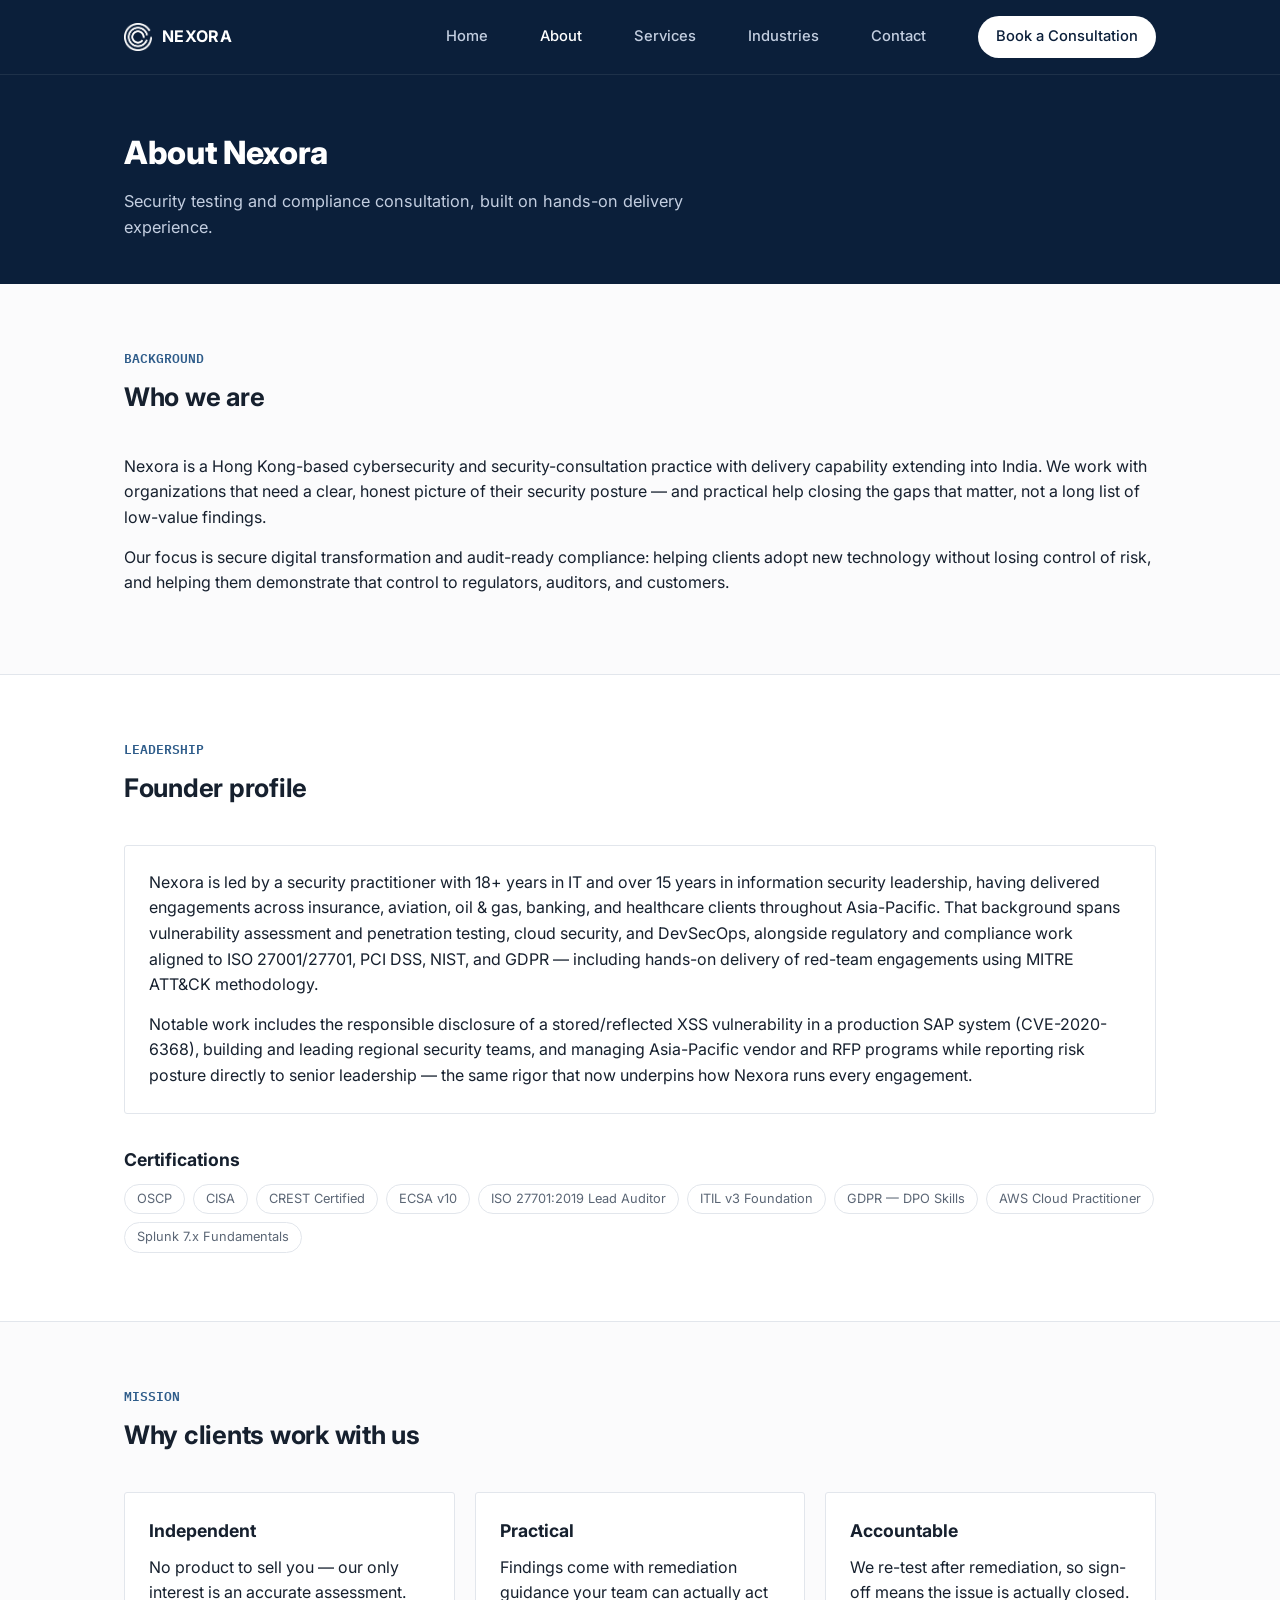
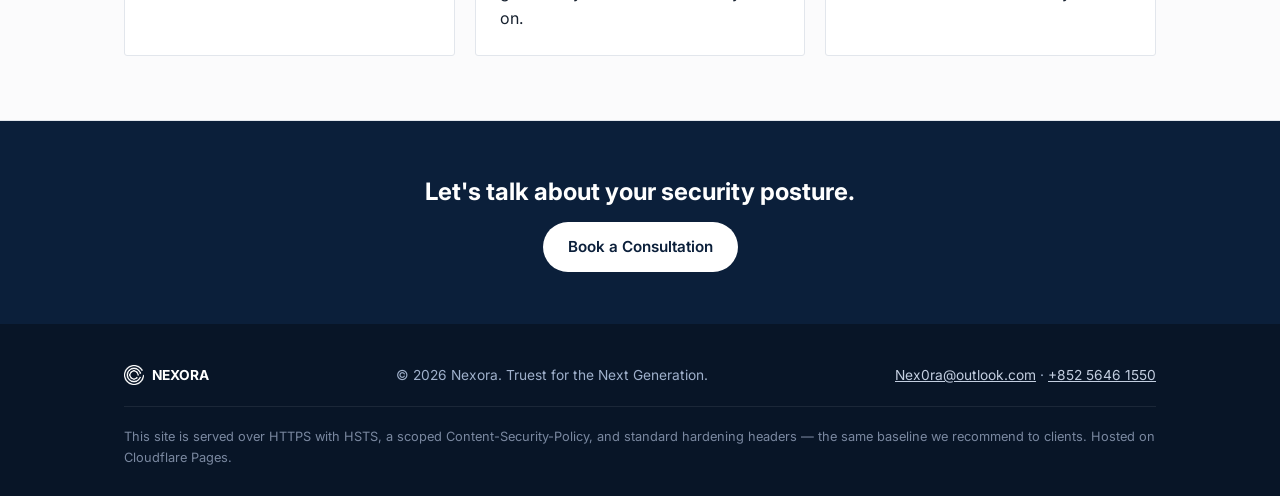
==== about.html @ 653b25b4 "Add files via upload Add assets folder" ====
<!DOCTYPE html>
<html lang="en">
<head>
<meta charset="UTF-8">
<meta name="viewport" content="width=device-width, initial-scale=1, viewport-fit=cover">
<meta name="description" content="About Nexora — background, mission, and founder profile.">
<title>About — Nexora</title>
<link rel="icon" href="assets/images/favicon.png">
<link rel="preconnect" href="https://fonts.googleapis.com">
<link rel="preconnect" href="https://fonts.gstatic.com" crossorigin>
<link href="https://fonts.googleapis.com/css2?family=Inter:wght@400;500;600;700;800&family=IBM+Plex+Mono:wght@400;500&display=swap" rel="stylesheet">
<link rel="stylesheet" href="assets/css/styles.css">

</head>
<body>
<header class="site">
  <div class="nav-row">
    <a class="brand" href="index.html">
      <img src="assets/images/logo-icon-navy.png" alt="" style="filter: invert(1) brightness(2);">
      <span>NEXORA</span>
    </a>
    <button class="nav-toggle" aria-label="Toggle menu" aria-expanded="false">&#9776;</button>
    <nav class="primary">
      <a href="index.html">Home</a>
      <a href="about.html">About</a>
      <a href="services.html">Services</a>
      <a href="industries.html">Industries</a>
      <a href="contact.html">Contact</a>
      <a class="btn-cta" href="contact.html">Book a Consultation</a>
    </nav>
  </div>
</header>

<main>

<section class="page-header">
  <div class="wrap">
    <h1>About Nexora</h1>
    <p>Security testing and compliance consultation, built on hands-on delivery experience.</p>
  </div>
</section>

<section class="block">
  <div class="wrap">
    <div class="section-head">
      <div class="kicker">BACKGROUND</div>
      <h2>Who we are</h2>
    </div>
    <p>Nexora is a Hong Kong-based cybersecurity and security-consultation practice with delivery capability extending into India. We work with organizations that need a clear, honest picture of their security posture — and practical help closing the gaps that matter, not a long list of low-value findings.</p>
    <p>Our focus is secure digital transformation and audit-ready compliance: helping clients adopt new technology without losing control of risk, and helping them demonstrate that control to regulators, auditors, and customers.</p>
  </div>
</section>

<section class="block alt">
  <div class="wrap">
    <div class="section-head">
      <div class="kicker">LEADERSHIP</div>
      <h2>Founder profile</h2>
    </div>
    <div class="card">
      <p>Nexora is led by a security practitioner with 18+ years in IT and over 15 years in information security leadership, having delivered engagements across insurance, aviation, oil &amp; gas, banking, and healthcare clients throughout Asia-Pacific. That background spans vulnerability assessment and penetration testing, cloud security, and DevSecOps, alongside regulatory and compliance work aligned to ISO 27001/27701, PCI DSS, NIST, and GDPR — including hands-on delivery of red-team engagements using MITRE ATT&amp;CK methodology.</p>
      <p style="margin-bottom:0;">Notable work includes the responsible disclosure of a stored/reflected XSS vulnerability in a production SAP system (CVE-2020-6368), building and leading regional security teams, and managing Asia-Pacific vendor and RFP programs while reporting risk posture directly to senior leadership — the same rigor that now underpins how Nexora runs every engagement.</p>
    </div>

    <h3 style="margin-top:32px;">Certifications</h3>
    <div class="pill-row">
      <span class="pill">OSCP</span>
      <span class="pill">CISA</span>
      <span class="pill">CREST Certified</span>
      <span class="pill">ECSA v10</span>
      <span class="pill">ISO 27701:2019 Lead Auditor</span>
      <span class="pill">ITIL v3 Foundation</span>
      <span class="pill">GDPR — DPO Skills</span>
      <span class="pill">AWS Cloud Practitioner</span>
      <span class="pill">Splunk 7.x Fundamentals</span>
    </div>
  </div>
</section>

<section class="block">
  <div class="wrap">
    <div class="section-head">
      <div class="kicker">MISSION</div>
      <h2>Why clients work with us</h2>
    </div>
    <div class="grid cols-3">
      <div class="card"><h3>Independent</h3><p>No product to sell you — our only interest is an accurate assessment.</p></div>
      <div class="card"><h3>Practical</h3><p>Findings come with remediation guidance your team can actually act on.</p></div>
      <div class="card"><h3>Accountable</h3><p>We re-test after remediation, so sign-off means the issue is actually closed.</p></div>
    </div>
  </div>
</section>

<section class="cta-band">
  <div class="wrap">
    <h2>Let's talk about your security posture.</h2>
    <a class="btn btn-primary" href="contact.html">Book a Consultation</a>
  </div>
</section>

</main>
<footer class="site">
  <div class="wrap">
    <div class="foot-row">
      <div class="foot-brand">
        <img src="assets/images/logo-icon-navy.png" alt="" style="filter: invert(1) brightness(2);">
        NEXORA
      </div>
      <div>&copy; <span id="year"></span> Nexora. Truest for the Next Generation.</div>
      <div><a href="mailto:Nex0ra@outlook.com">Nex0ra@outlook.com</a> &middot; <a href="tel:+85256461550">+852 5646 1550</a></div>
    </div>
    <div class="security-note">
      This site is served over HTTPS with HSTS, a scoped Content-Security-Policy, and standard hardening headers — the same baseline we recommend to clients. Hosted on Cloudflare Pages.
    </div>
  </div>
</footer>
<script>document.getElementById('year').textContent = new Date().getFullYear();</script>
<script src="assets/js/main.js"></script>

</body>
</html>
---- assets/css/styles.css ----
/* Nexora — shared site styles. Design tokens per the site plan §5. */

:root {
  --navy: #0B1F3A;
  --navy-dark: #081527;
  --accent: #2E5C8A;
  --amber: #B8721D;
  --ink: #16202E;
  --muted: #5B6675;
  --line: #E2E6EC;
  --bg: #FBFBFC;
  --card: #FFFFFF;
  --radius: 3px;
}

* { box-sizing: border-box; }

html {
  scroll-behavior: smooth;
  scroll-padding-top: calc(84px + env(safe-area-inset-top, 0px));
}

body {
  margin: 0;
  background: var(--bg);
  color: var(--ink);
  font-family: 'Inter', -apple-system, BlinkMacSystemFont, 'Segoe UI', sans-serif;
  line-height: 1.6;
  padding-top: env(safe-area-inset-top, 0px);
  padding-bottom: env(safe-area-inset-bottom, 0px);
}

a { color: var(--accent); }
img { max-width: 100%; display: block; }

.wrap { max-width: 1080px; margin: 0 auto; padding: 0 24px; }

/* Header / nav */
header.site {
  position: sticky; top: 0; z-index: 50;
  background: var(--navy); color: #fff;
  padding-top: env(safe-area-inset-top, 0px);
  border-bottom: 1px solid rgba(255,255,255,0.08);
}
.nav-row {
  display: flex; align-items: center; justify-content: space-between;
  padding: 16px 24px; max-width: 1080px; margin: 0 auto;
}
.brand { display: flex; align-items: center; gap: 10px; text-decoration: none; color: #fff; }
.brand img { width: 28px; height: 28px; }
.brand span { font-weight: 700; font-size: 1rem; letter-spacing: 0.02em; }

nav.primary { display: flex; align-items: center; gap: 26px; }
nav.primary a {
  color: #C3CEE0; text-decoration: none; font-size: 0.92rem; font-weight: 500;
  margin-right: 26px;
}
nav.primary a:last-of-type { margin-right: 0; }
nav.primary a:hover, nav.primary a.active { color: #fff; }
.btn-cta {
  background: #fff; color: var(--navy) !important; padding: 9px 18px;
  border-radius: 999px; font-weight: 600; font-size: 0.88rem;
}
.btn-cta:hover { background: #E9EEF6; }

.nav-toggle {
  display: none; background: none; border: none; color: #fff; font-size: 1.4rem; cursor: pointer;
}

@media (max-width: 780px) {
  nav.primary { position: fixed; inset: 60px 0 auto 0; background: var(--navy); flex-direction: column; align-items: flex-start; gap: 0; padding: 8px 24px 16px; transform: translateY(-8px); opacity: 0; pointer-events: none; transition: all 0.15s ease; border-bottom: 1px solid rgba(255,255,255,0.1); }
  nav.primary.open { opacity: 1; transform: translateY(0); pointer-events: auto; }
  nav.primary a { padding: 10px 0; width: 100%; }
  .btn-cta { margin-top: 6px; }
  .nav-toggle { display: block; }
}

/* Hero */
.hero {
  background: var(--navy); color: #fff; padding: 64px 0 76px;
}
.hero .eyebrow { color: #7FA0CC; font-family: 'IBM Plex Mono', monospace; font-size: 0.85rem; margin-bottom: 14px; }
.hero h1 { font-size: 2.4rem; font-weight: 800; line-height: 1.15; margin: 0 0 18px; max-width: 680px; letter-spacing: -0.01em; }
.hero p.lede { color: #C3CEE0; font-size: 1.1rem; max-width: 560px; margin: 0 0 30px; }
.hero-ctas { display: flex; gap: 14px; flex-wrap: wrap; }

.btn {
  display: inline-block; text-decoration: none; font-weight: 600; font-size: 0.95rem;
  padding: 12px 24px; border-radius: 999px; border: 1px solid transparent;
}
.btn-primary { background: #fff; color: var(--navy); }
.btn-primary:hover { background: #E9EEF6; }
.btn-secondary { background: transparent; color: #fff; border-color: rgba(255,255,255,0.4); }
.btn-secondary:hover { border-color: #fff; }
.btn-dark { background: var(--navy); color: #fff; }
.btn-dark:hover { background: var(--navy-dark); }

/* Page header (non-home) */
.page-header { background: var(--navy); color: #fff; padding: 52px 0 44px; }
.page-header h1 { font-size: 2rem; font-weight: 800; margin: 0 0 10px; letter-spacing: -0.01em; }
.page-header p { color: #C3CEE0; max-width: 620px; margin: 0; font-size: 1.02rem; }

/* Sections */
main { display: block; }
section.block { padding: 64px 0; border-bottom: 1px solid var(--line); }
section.block:last-of-type { border-bottom: none; }
section.block.tight { padding: 48px 0; }
section.block.alt { background: var(--card); }

.section-head { max-width: 640px; margin: 0 0 36px; }
.section-head .kicker { color: var(--accent); font-family: 'IBM Plex Mono', monospace; font-size: 0.82rem; font-weight: 600; margin-bottom: 8px; }
.section-head h2 { font-size: 1.6rem; font-weight: 700; margin: 0 0 10px; letter-spacing: -0.01em; }
.section-head p { color: var(--muted); margin: 0; font-size: 1.02rem; }

h3 { font-size: 1.1rem; font-weight: 700; margin: 0 0 8px; }
p { margin: 0 0 14px; }
ul { padding-left: 20px; margin: 0 0 14px; }
li { margin-bottom: 6px; }

/* Card grid */
.grid { display: grid; gap: 20px; }
.grid.cols-2 { grid-template-columns: repeat(2, 1fr); }
.grid.cols-3 { grid-template-columns: repeat(3, 1fr); }
@media (max-width: 780px) { .grid.cols-2, .grid.cols-3 { grid-template-columns: 1fr; } }

.card {
  background: var(--card); border: 1px solid var(--line); border-radius: var(--radius);
  padding: 24px; 
}
.card h3 { margin-bottom: 10px; }
.card p:last-child { margin-bottom: 0; }
.card .tag { display: inline-block; font-family: 'IBM Plex Mono', monospace; font-size: 0.72rem; color: var(--accent); border: 1px solid var(--line); border-radius: 999px; padding: 3px 10px; margin-bottom: 12px; }

/* Numbered approach list */
.approach { counter-reset: ap; }
.approach .card { display: flex; gap: 16px; align-items: flex-start; }
.approach .card::before {
  counter-increment: ap; content: counter(ap);
  flex: 0 0 auto; width: 30px; height: 30px; border-radius: 50%;
  background: var(--navy); color: #fff; font-weight: 700; font-size: 0.85rem;
  display: flex; align-items: center; justify-content: center;
}

/* CTA band */
.cta-band {
  background: var(--navy); color: #fff; padding: 52px 0; text-align: center;
}
.cta-band h2 { font-size: 1.5rem; margin: 0 0 10px; font-weight: 700; }
.cta-band p { color: #C3CEE0; margin: 0 0 24px; }

/* Contact form */
.contact-grid { display: grid; grid-template-columns: 1.1fr 0.9fr; gap: 48px; align-items: start; }
@media (max-width: 780px) { .contact-grid { grid-template-columns: 1fr; } }
form.contact-form label { display: block; font-size: 0.85rem; font-weight: 600; margin: 0 0 6px; color: var(--ink); }
form.contact-form input, form.contact-form textarea {
  width: 100%; padding: 11px 13px; border: 1px solid var(--line); border-radius: var(--radius);
  font-family: inherit; font-size: 0.95rem; margin-bottom: 16px; background: #fff; color: var(--ink);
}
form.contact-form textarea { min-height: 130px; resize: vertical; }
form.contact-form button { cursor: pointer; }
.form-note { font-size: 0.82rem; color: var(--muted); margin-top: 4px; }
.contact-details .item { margin-bottom: 22px; }
.contact-details .item .label { font-family: 'IBM Plex Mono', monospace; font-size: 0.75rem; color: var(--accent); margin-bottom: 4px; }

/* Footer */
footer.site { background: var(--navy-dark); color: #9FB0CB; padding: 40px 0 calc(28px + env(safe-area-inset-bottom, 0px)); font-size: 0.86rem; }
footer.site .foot-row { display: flex; justify-content: space-between; flex-wrap: wrap; gap: 16px; align-items: center; }
footer.site a { color: #C3CEE0; }
footer.site .foot-brand { display: flex; align-items: center; gap: 8px; color: #fff; font-weight: 700; }
footer.site .foot-brand img { width: 20px; height: 20px; }
footer.site .security-note { margin-top: 20px; padding-top: 20px; border-top: 1px solid rgba(255,255,255,0.08); font-size: 0.8rem; color: #7A88A0; }

.pill-row { display: flex; flex-wrap: wrap; gap: 8px; margin: 10px 0 4px; }
.pill { border: 1px solid var(--line); border-radius: 999px; padding: 4px 12px; font-size: 0.8rem; color: var(--muted); }
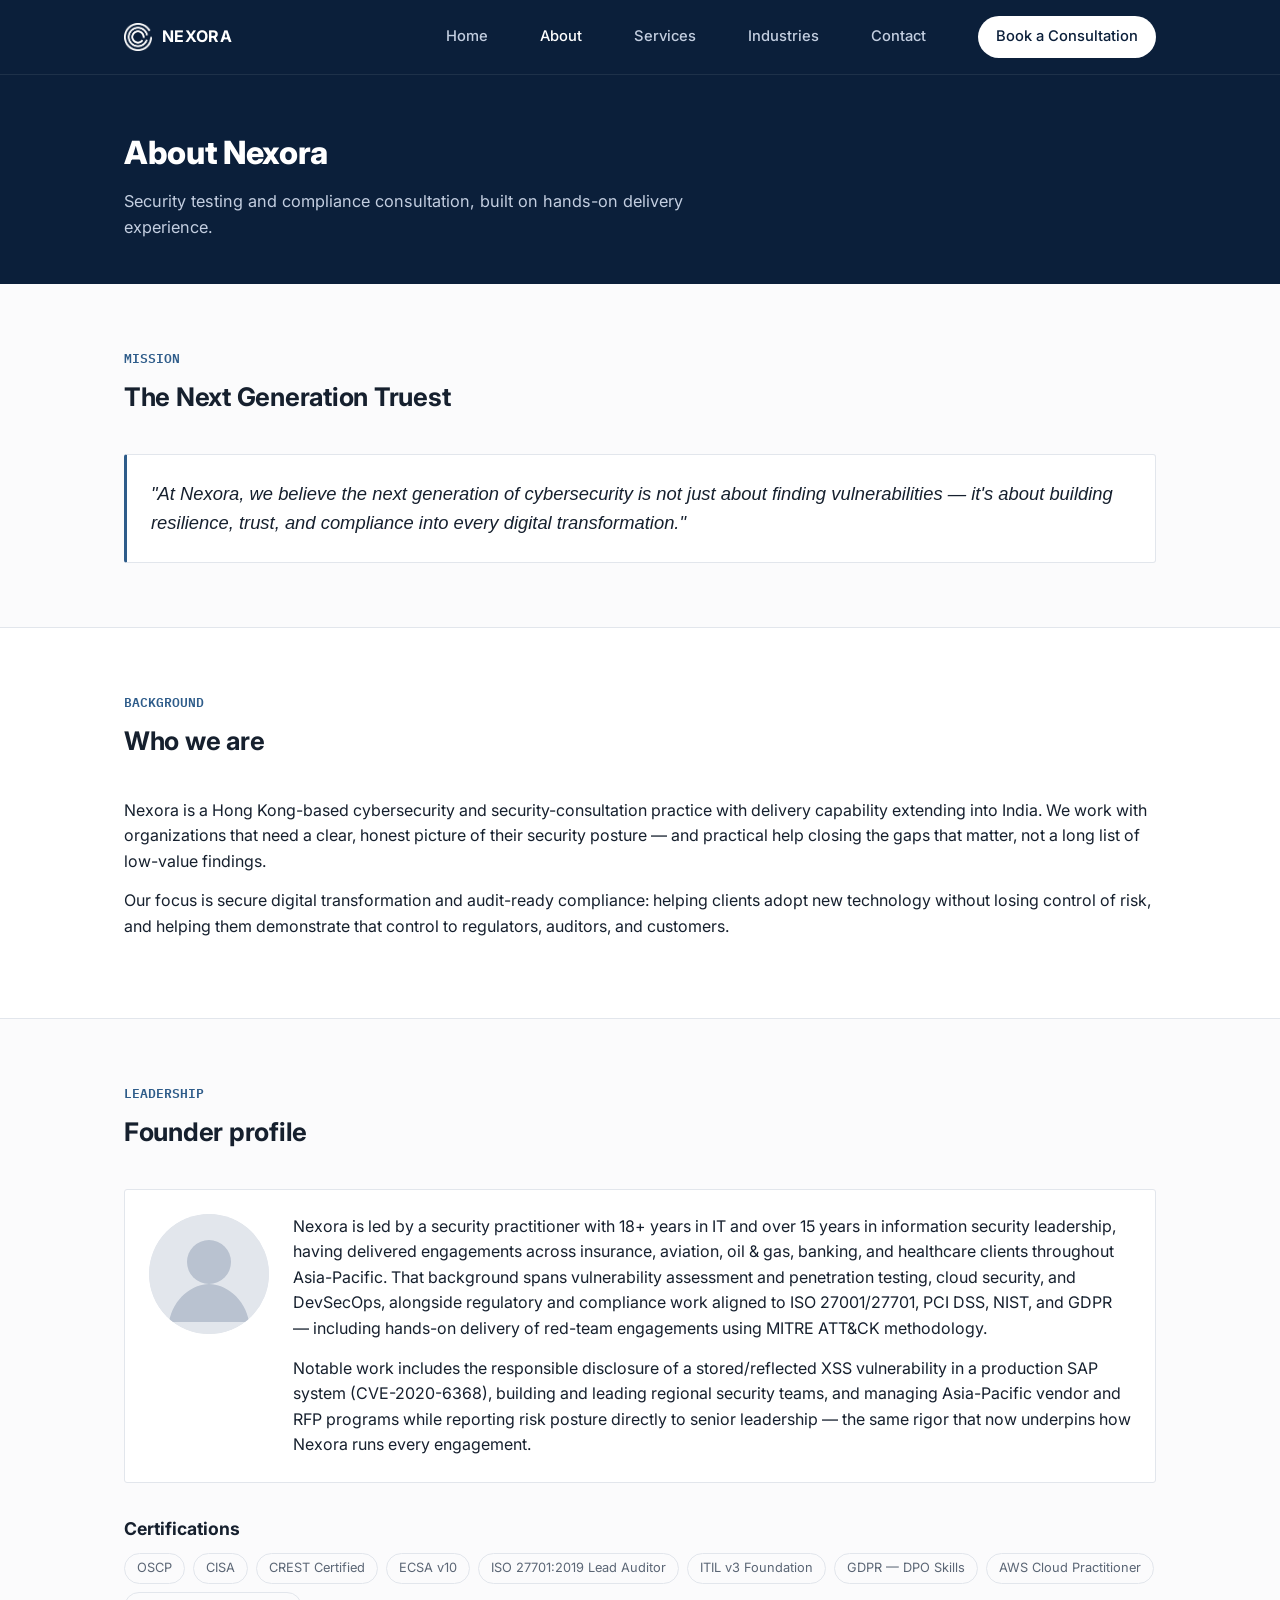
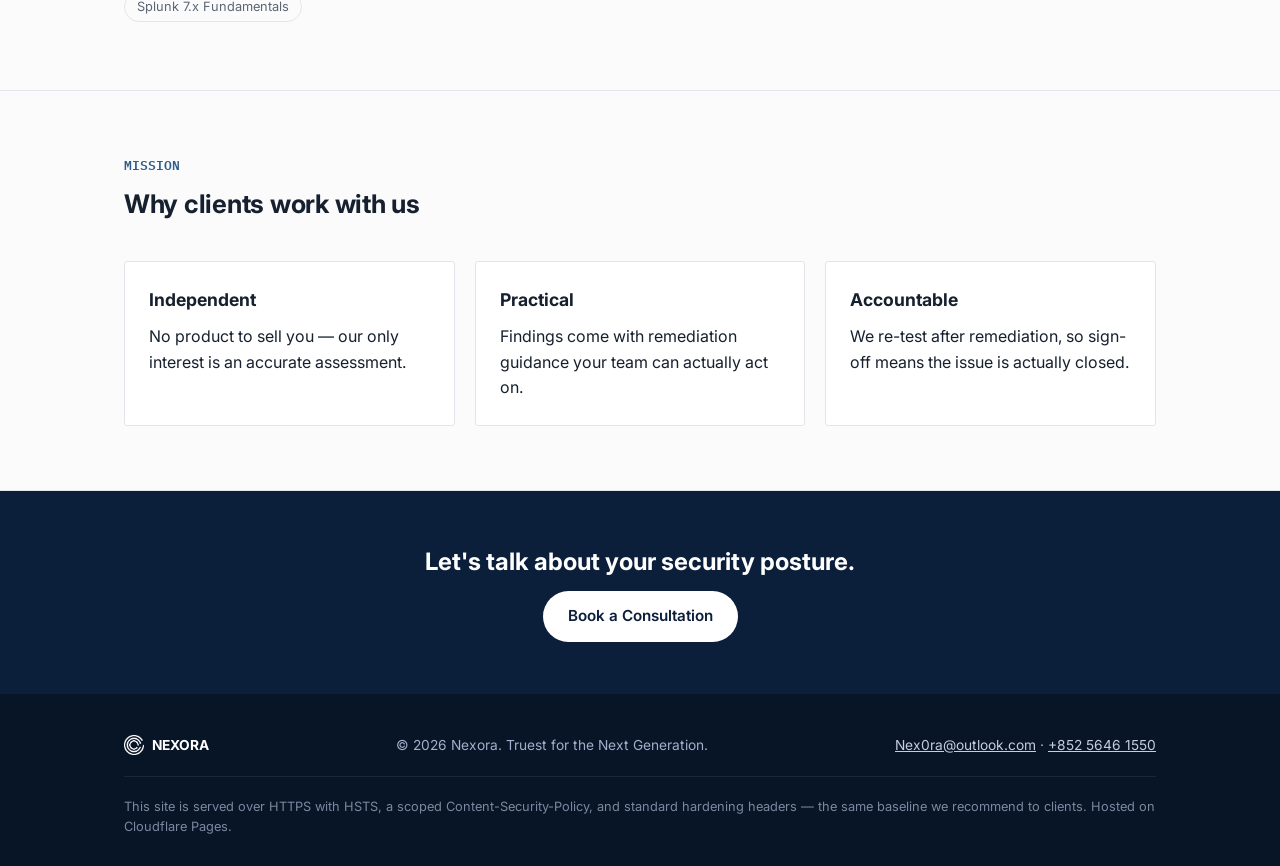
==== commit b57fbd56: "Add files via upload Updated website" ====
--- a/about.html
+++ b/about.html
@@ -43,6 +43,18 @@
 <section class="block">
   <div class="wrap">
     <div class="section-head">
+      <div class="kicker">MISSION</div>
+      <h2>The Next Generation Truest</h2>
+    </div>
+    <div class="card" style="border-left:3px solid var(--accent);">
+      <p style="font-size:1.15rem; font-style:italic; margin:0;">"At Nexora, we believe the next generation of cybersecurity is not just about finding vulnerabilities — it's about building resilience, trust, and compliance into every digital transformation."</p>
+    </div>
+  </div>
+</section>
+
+<section class="block alt">
+  <div class="wrap">
+    <div class="section-head">
       <div class="kicker">BACKGROUND</div>
       <h2>Who we are</h2>
     </div>
@@ -51,15 +63,22 @@
   </div>
 </section>
 
-<section class="block alt">
+<section class="block">
   <div class="wrap">
     <div class="section-head">
       <div class="kicker">LEADERSHIP</div>
       <h2>Founder profile</h2>
     </div>
-    <div class="card">
-      <p>Nexora is led by a security practitioner with 18+ years in IT and over 15 years in information security leadership, having delivered engagements across insurance, aviation, oil &amp; gas, banking, and healthcare clients throughout Asia-Pacific. That background spans vulnerability assessment and penetration testing, cloud security, and DevSecOps, alongside regulatory and compliance work aligned to ISO 27001/27701, PCI DSS, NIST, and GDPR — including hands-on delivery of red-team engagements using MITRE ATT&amp;CK methodology.</p>
-      <p style="margin-bottom:0;">Notable work includes the responsible disclosure of a stored/reflected XSS vulnerability in a production SAP system (CVE-2020-6368), building and leading regional security teams, and managing Asia-Pacific vendor and RFP programs while reporting risk posture directly to senior leadership — the same rigor that now underpins how Nexora runs every engagement.</p>
+    <div class="card" style="display:flex; gap:24px; align-items:flex-start; flex-wrap:wrap;">
+      <!--
+        Founder headshot: drop your photo into assets/images/ (e.g. founder.jpg)
+        and set the src below to "assets/images/founder.jpg" to replace this placeholder.
+      -->
+      <img src="assets/images/founder-placeholder.svg" alt="Founder photo placeholder" style="width:120px; height:120px; border-radius:50%; flex:0 0 auto; background:var(--line);">
+      <div style="flex:1; min-width:240px;">
+        <p>Nexora is led by a security practitioner with 18+ years in IT and over 15 years in information security leadership, having delivered engagements across insurance, aviation, oil &amp; gas, banking, and healthcare clients throughout Asia-Pacific. That background spans vulnerability assessment and penetration testing, cloud security, and DevSecOps, alongside regulatory and compliance work aligned to ISO 27001/27701, PCI DSS, NIST, and GDPR — including hands-on delivery of red-team engagements using MITRE ATT&amp;CK methodology.</p>
+        <p style="margin-bottom:0;">Notable work includes the responsible disclosure of a stored/reflected XSS vulnerability in a production SAP system (CVE-2020-6368), building and leading regional security teams, and managing Asia-Pacific vendor and RFP programs while reporting risk posture directly to senior leadership — the same rigor that now underpins how Nexora runs every engagement.</p>
+      </div>
     </div>
 
     <h3 style="margin-top:32px;">Certifications</h3>
--- a/assets/css/styles.css
+++ b/assets/css/styles.css
@@ -83,6 +83,27 @@
 .hero h1 { font-size: 2.4rem; font-weight: 800; line-height: 1.15; margin: 0 0 18px; max-width: 680px; letter-spacing: -0.01em; }
 .hero p.lede { color: #C3CEE0; font-size: 1.1rem; max-width: 560px; margin: 0 0 30px; }
 .hero-ctas { display: flex; gap: 14px; flex-wrap: wrap; }
+
+.hero-grid { display: grid; grid-template-columns: 1.15fr 0.85fr; gap: 40px; align-items: center; }
+.hero-visual { position: relative; }
+.hero-visual img {
+  width: 100%; max-width: 380px; margin: 0 auto; border-radius: 8px;
+  box-shadow: 0 30px 60px -20px rgba(0,0,0,0.6);
+}
+@media (max-width: 860px) {
+  .hero-grid { grid-template-columns: 1fr; }
+  .hero-visual { order: -1; max-width: 260px; margin: 0 auto 8px; }
+}
+
+/* Capability / feature image cards */
+.feature-media {
+  border-radius: var(--radius); overflow: hidden; margin-bottom: 16px;
+  border: 1px solid var(--line); height: 230px;
+}
+.feature-media img { width: 100%; height: 100%; display: block; object-fit: cover; object-position: center; }
+.card.with-media { padding: 0; overflow: hidden; }
+.card.with-media .card-body { padding: 20px 22px 22px; }
+.card.with-media .feature-media { margin-bottom: 0; border: none; border-bottom: 1px solid var(--line); }
 
 .btn {
   display: inline-block; text-decoration: none; font-weight: 600; font-size: 0.95rem;
